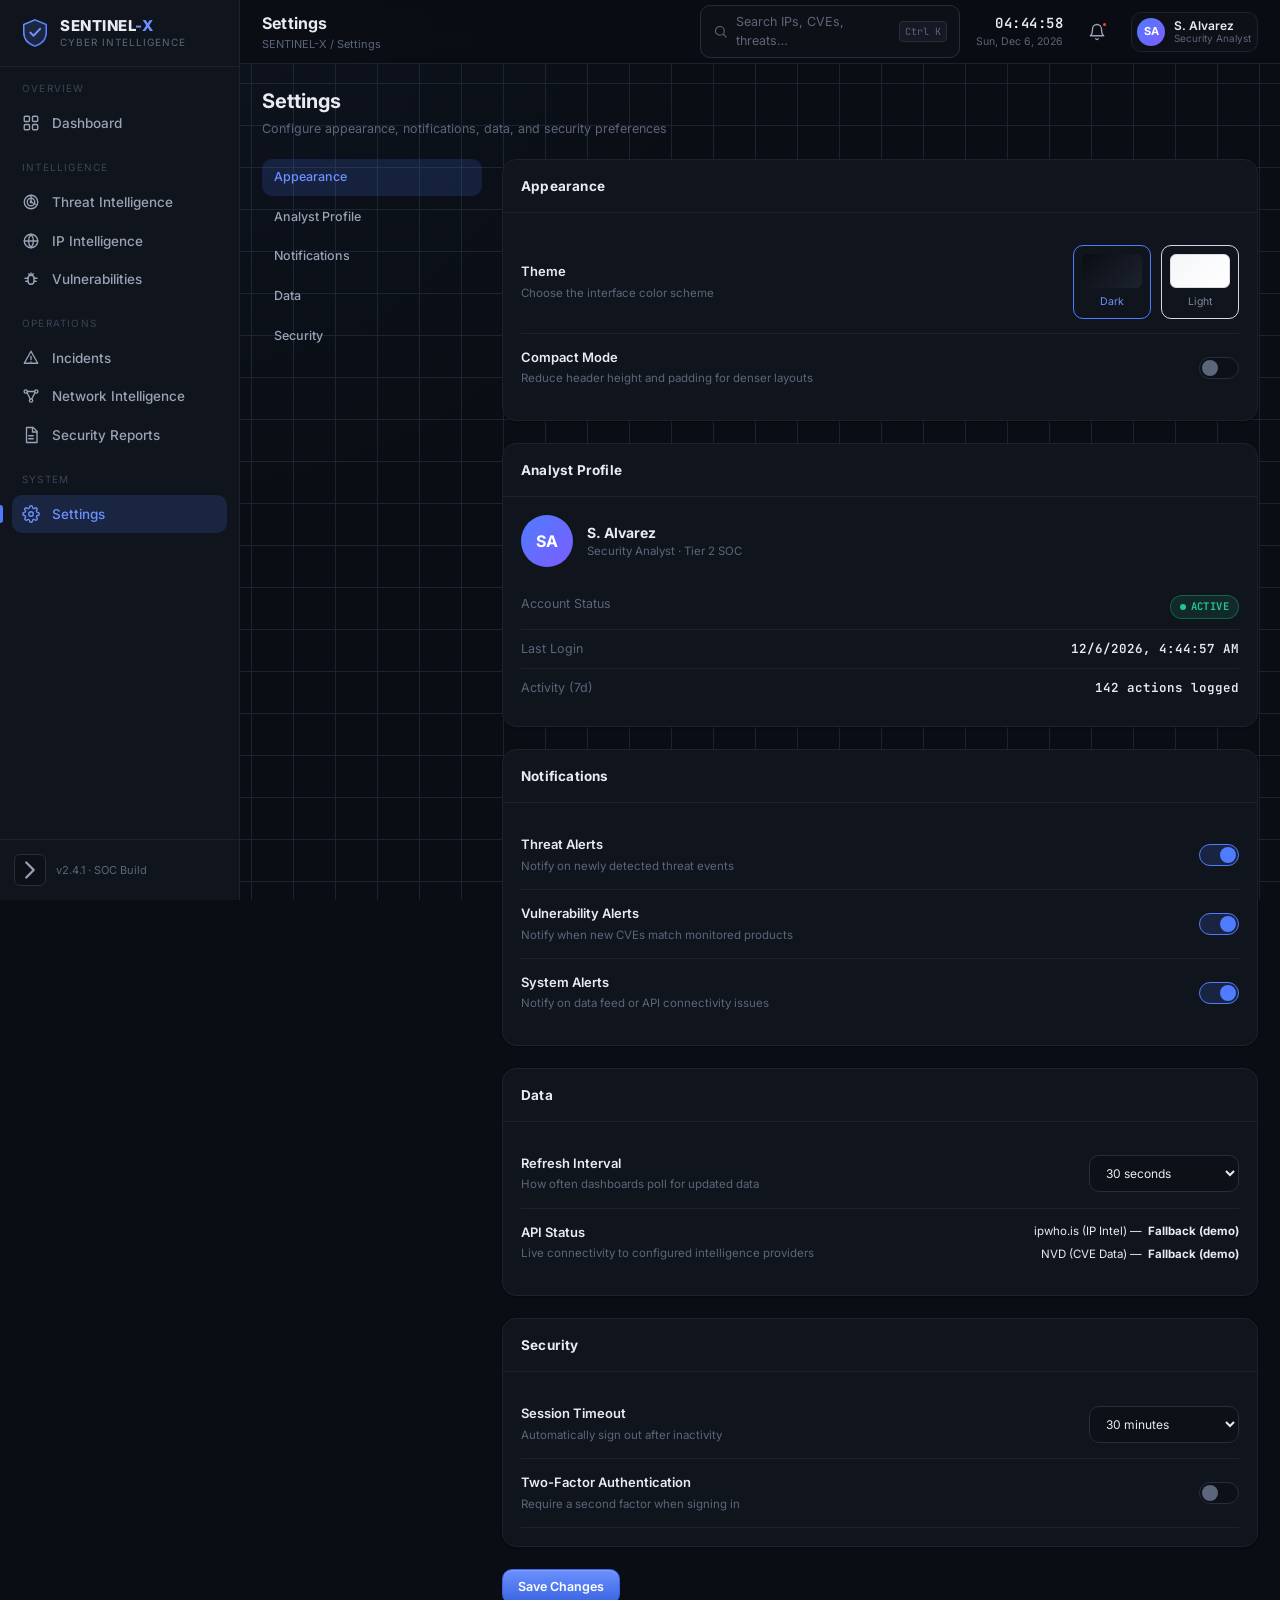
==== settings.html @ f18c2c40 "Initial commit" ====
<!DOCTYPE html>
<html lang="en">
<head>
<meta charset="UTF-8">
<meta name="viewport" content="width=device-width, initial-scale=1.0">
<title>Settings — SENTINEL-X</title>
<link rel="icon" href="data:image/svg+xml,<svg xmlns=%22http://www.w3.org/2000/svg%22 viewBox=%220 0 32 32%22><path d=%22M16 2L28 7v8c0 8-5 13-12 15C9 28 4 23 4 15V7L16 2z%22 fill=%22%234f7cff%22/></svg>">
<link rel="stylesheet" href="css/style.css">
<link rel="stylesheet" href="css/dashboard.css">
<link rel="stylesheet" href="css/components.css">
<link rel="stylesheet" href="css/responsive.css">
</head>
<body>
<div id="app-root"></div>

<div id="page-slot" style="display:none">
  <div class="page-head">
    <div><h2>Settings</h2><p>Configure appearance, notifications, data, and security preferences</p></div>
  </div>

  <div class="settings-grid">
    <nav class="settings-nav">
      <a href="#sec-appearance" class="active">Appearance</a>
      <a href="#sec-profile">Analyst Profile</a>
      <a href="#sec-notifications">Notifications</a>
      <a href="#sec-data">Data</a>
      <a href="#sec-security">Security</a>
    </nav>

    <div>
      <div class="panel settings-section" id="sec-appearance">
        <div class="panel-head"><h3>Appearance</h3></div>
        <div class="panel-body">
          <div class="settings-row">
            <div><div class="sr-label">Theme</div><div class="sr-desc">Choose the interface color scheme</div></div>
            <div class="theme-pick">
              <div class="theme-opt" data-theme="dark"><div class="swatch dark"></div>Dark</div>
              <div class="theme-opt" data-theme="light"><div class="swatch light"></div>Light</div>
            </div>
          </div>
          <div class="settings-row">
            <div><div class="sr-label">Compact Mode</div><div class="sr-desc">Reduce header height and padding for denser layouts</div></div>
            <label class="switch"><input type="checkbox" id="set-compact"><span class="track"></span></label>
          </div>
        </div>
      </div>

      <div class="panel settings-section" id="sec-profile">
        <div class="panel-head"><h3>Analyst Profile</h3></div>
        <div class="panel-body">
          <div class="flex items-center gap-14" style="margin-bottom:18px;">
            <div class="avatar" style="width:52px;height:52px;font-size:16px;">SA</div>
            <div>
              <div style="font-weight:700;font-size:14px;">S. Alvarez</div>
              <div class="text-tertiary" style="font-size:11.5px;">Security Analyst · Tier 2 SOC</div>
            </div>
          </div>
          <div class="info-list">
            <div class="info-row"><span class="ir-k">Account Status</span><span class="ir-v"><span class="badge badge-ok">Active</span></span></div>
            <div class="info-row"><span class="ir-k">Last Login</span><span class="ir-v" id="prof-last-login">—</span></div>
            <div class="info-row"><span class="ir-k">Activity (7d)</span><span class="ir-v">142 actions logged</span></div>
          </div>
        </div>
      </div>

      <div class="panel settings-section" id="sec-notifications">
        <div class="panel-head"><h3>Notifications</h3></div>
        <div class="panel-body">
          <div class="settings-row"><div><div class="sr-label">Threat Alerts</div><div class="sr-desc">Notify on newly detected threat events</div></div><label class="switch"><input type="checkbox" id="set-alert-threat" checked><span class="track"></span></label></div>
          <div class="settings-row"><div><div class="sr-label">Vulnerability Alerts</div><div class="sr-desc">Notify when new CVEs match monitored products</div></div><label class="switch"><input type="checkbox" id="set-alert-vuln" checked><span class="track"></span></label></div>
          <div class="settings-row"><div><div class="sr-label">System Alerts</div><div class="sr-desc">Notify on data feed or API connectivity issues</div></div><label class="switch"><input type="checkbox" id="set-alert-system" checked><span class="track"></span></label></div>
        </div>
      </div>

      <div class="panel settings-section" id="sec-data">
        <div class="panel-head"><h3>Data</h3></div>
        <div class="panel-body">
          <div class="settings-row">
            <div><div class="sr-label">Refresh Interval</div><div class="sr-desc">How often dashboards poll for updated data</div></div>
            <select class="input filter-select" id="set-refresh" style="width:150px;">
              <option value="15">15 seconds</option><option value="30">30 seconds</option>
              <option value="60">1 minute</option><option value="300">5 minutes</option>
            </select>
          </div>
          <div class="settings-row">
            <div><div class="sr-label">API Status</div><div class="sr-desc">Live connectivity to configured intelligence providers</div></div>
            <div id="api-status-list" class="flex-col gap-6" style="align-items:flex-end;"></div>
          </div>
        </div>
      </div>

      <div class="panel settings-section" id="sec-security">
        <div class="panel-head"><h3>Security</h3></div>
        <div class="panel-body">
          <div class="settings-row">
            <div><div class="sr-label">Session Timeout</div><div class="sr-desc">Automatically sign out after inactivity</div></div>
            <select class="input filter-select" id="set-session" style="width:150px;">
              <option value="15">15 minutes</option><option value="30">30 minutes</option><option value="60">1 hour</option><option value="0">Never</option>
            </select>
          </div>
          <div class="settings-row">
            <div><div class="sr-label">Two-Factor Authentication</div><div class="sr-desc">Require a second factor when signing in</div></div>
            <label class="switch"><input type="checkbox" id="set-2fa"><span class="track"></span></label>
          </div>
          <div id="twofa-panel" style="display:none;margin-top:6px;">
            <div class="twofa-box">
              <div class="qr-fake"></div>
              <div>
                <div style="font-weight:600;font-size:12.5px;margin-bottom:4px;">Scan with an authenticator app</div>
                <div class="text-tertiary" style="font-size:11.5px;">This is a demonstration UI — no real secret is generated.</div>
              </div>
            </div>
          </div>
        </div>
      </div>

      <button class="btn btn-primary" id="settings-save">Save Changes</button>
    </div>
  </div>
</div>

<script src="js/utils.js"></script>
<script src="js/api.js"></script>
<script src="js/app.js"></script>
<script src="js/settings.js"></script>
<script>
  SXApp.mount({ title: 'Settings', crumbs: 'SENTINEL-X / Settings' });
  SXSettings.init();
</script>
</body>
</html>
---- css/style.css ----
/* ==========================================================================
   SENTINEL-X — Core Design System
   ========================================================================== */

@import url('https://fonts.googleapis.com/css2?family=Inter:wght@400;500;600;700;800&family=JetBrains+Mono:wght@400;500;600;700&display=swap');

:root {
  /* ---- Surfaces ---- */
  --bg-void:        #05070a;
  --bg-base:        #0a0d13;
  --bg-panel:       #10141c;
  --bg-panel-raised:#141924;
  --bg-inset:       #0d1017;
  --bg-hover:       #171d29;

  /* ---- Borders ---- */
  --border-subtle:  #1c222f;
  --border-default: #262e3d;
  --border-strong:  #364154;

  /* ---- Text ---- */
  --text-primary:   #e8ebf1;
  --text-secondary: #9aa3b5;
  --text-tertiary:  #5c667a;
  --text-disabled:  #3c4455;

  /* ---- Brand ---- */
  --brand-500:      #4f7cff;
  --brand-400:      #6b91ff;
  --brand-600:      #3a63e0;
  --brand-glow:     rgba(79, 124, 255, 0.16);

  /* ---- Status ---- */
  --sev-critical:     #f0453a;
  --sev-critical-bg:  rgba(240, 69, 58, 0.12);
  --sev-critical-bd:  rgba(240, 69, 58, 0.35);

  --sev-high:         #ff8a3d;
  --sev-high-bg:      rgba(255, 138, 61, 0.12);
  --sev-high-bd:      rgba(255, 138, 61, 0.35);

  --sev-medium:       #f0b429;
  --sev-medium-bg:    rgba(240, 180, 41, 0.12);
  --sev-medium-bd:    rgba(240, 180, 41, 0.35);

  --sev-low:          #38bdf8;
  --sev-low-bg:       rgba(56, 189, 248, 0.12);
  --sev-low-bd:       rgba(56, 189, 248, 0.35);

  --status-ok:        #22c58e;
  --status-ok-bg:     rgba(34, 197, 142, 0.12);
  --status-ok-bd:     rgba(34, 197, 142, 0.35);

  --status-info:      #38bdf8;
  --status-info-bg:   rgba(56, 189, 248, 0.12);

  /* ---- Type ---- */
  --font-ui:   'Inter', -apple-system, BlinkMacSystemFont, 'Segoe UI', sans-serif;
  --font-mono: 'JetBrains Mono', 'SF Mono', Consolas, monospace;

  /* ---- Radius ---- */
  --r-sm: 6px;
  --r-md: 10px;
  --r-lg: 14px;
  --r-xl: 20px;

  /* ---- Shadow ---- */
  --shadow-sm: 0 1px 2px rgba(0,0,0,0.4);
  --shadow-md: 0 4px 16px rgba(0,0,0,0.35);
  --shadow-lg: 0 12px 40px rgba(0,0,0,0.45);
  --shadow-glow: 0 0 0 1px rgba(79,124,255,0.15), 0 8px 30px rgba(79,124,255,0.08);

  /* ---- Layout ---- */
  --sidebar-w: 240px;
  --sidebar-w-collapsed: 72px;
  --header-h: 64px;

  /* ---- Motion ---- */
  --ease: cubic-bezier(0.4, 0, 0.2, 1);
  --t-fast: 120ms;
  --t-med: 220ms;
  --t-slow: 400ms;
}

[data-theme="light"] {
  --bg-void:        #eef0f4;
  --bg-base:        #f5f6f9;
  --bg-panel:       #ffffff;
  --bg-panel-raised:#ffffff;
  --bg-inset:       #f0f1f5;
  --bg-hover:       #eceef3;

  --border-subtle:  #e3e6ed;
  --border-default: #d7dae3;
  --border-strong:  #c1c6d3;

  --text-primary:   #10141c;
  --text-secondary: #4b5569;
  --text-tertiary:  #7c869b;
  --text-disabled:  #b4bac6;

  --shadow-sm: 0 1px 2px rgba(20,25,40,0.06);
  --shadow-md: 0 4px 16px rgba(20,25,40,0.08);
  --shadow-lg: 0 12px 40px rgba(20,25,40,0.10);
}

[data-compact="true"] {
  --header-h: 56px;
}

* { box-sizing: border-box; margin: 0; padding: 0; }

html {
  color-scheme: dark;
  scroll-behavior: smooth;
}
[data-theme="light"] html { color-scheme: light; }

body {
  font-family: var(--font-ui);
  background: var(--bg-base);
  color: var(--text-primary);
  font-size: 14px;
  line-height: 1.5;
  -webkit-font-smoothing: antialiased;
  min-height: 100vh;
  background-image:
    radial-gradient(circle at 15% 0%, rgba(79,124,255,0.05), transparent 40%),
    linear-gradient(var(--border-subtle) 1px, transparent 1px),
    linear-gradient(90deg, var(--border-subtle) 1px, transparent 1px);
  background-size: auto, 42px 42px, 42px 42px;
  background-position: 0 0, -1px -1px, -1px -1px;
  background-attachment: fixed;
}
[data-theme="light"] body { background-image: radial-gradient(circle at 15% 0%, rgba(79,124,255,0.06), transparent 40%); }

a { color: inherit; text-decoration: none; }
ul { list-style: none; }
button { font-family: inherit; cursor: pointer; }
input, select, textarea { font-family: inherit; }
img { max-width: 100%; display: block; }

::selection { background: var(--brand-500); color: #fff; }

/* Scrollbars */
::-webkit-scrollbar { width: 8px; height: 8px; }
::-webkit-scrollbar-track { background: transparent; }
::-webkit-scrollbar-thumb { background: var(--border-strong); border-radius: 8px; }
::-webkit-scrollbar-thumb:hover { background: var(--text-tertiary); }

/* Focus states */
:focus-visible {
  outline: 2px solid var(--brand-500);
  outline-offset: 2px;
  border-radius: 4px;
}

.mono { font-family: var(--font-mono); font-variant-numeric: tabular-nums; }

/* ---- Reduced motion ---- */
@media (prefers-reduced-motion: reduce) {
  *, *::before, *::after {
    animation-duration: 0.001ms !important;
    animation-iteration-count: 1 !important;
    transition-duration: 0.001ms !important;
    scroll-behavior: auto !important;
  }
}

/* ==========================================================================
   App Shell
   ========================================================================== */

.app-shell {
  display: grid;
  grid-template-columns: var(--sidebar-w) 1fr;
  min-height: 100vh;
  transition: grid-template-columns var(--t-med) var(--ease);
}
.app-shell.sidebar-collapsed { grid-template-columns: var(--sidebar-w-collapsed) 1fr; }

.content-col { display: flex; flex-direction: column; min-width: 0; }

/* ---- Sidebar ---- */
.sidebar {
  position: sticky;
  top: 0;
  height: 100vh;
  background: var(--bg-panel);
  border-right: 1px solid var(--border-subtle);
  display: flex;
  flex-direction: column;
  z-index: 40;
  overflow: hidden;
}

.sidebar-brand {
  display: flex;
  align-items: center;
  gap: 10px;
  padding: 18px 20px;
  border-bottom: 1px solid var(--border-subtle);
  min-height: var(--header-h);
  white-space: nowrap;
}

.brand-mark { flex: 0 0 auto; width: 30px; height: 30px; }

.brand-text { display: flex; flex-direction: column; line-height: 1.1; overflow: hidden; }
.brand-text .name { font-weight: 800; font-size: 15px; letter-spacing: 0.5px; }
.brand-text .name span { color: var(--brand-400); }
.brand-text .tag { font-size: 10px; color: var(--text-tertiary); text-transform: uppercase; letter-spacing: 1px; margin-top: 2px; }

.sidebar-collapsed .brand-text, .sidebar-collapsed .nav-label, .sidebar-collapsed .nav-group-title, .sidebar-collapsed .sidebar-foot-text {
  display: none;
}

.sidebar-nav { flex: 1; overflow-y: auto; padding: 14px 12px; }
.nav-group { margin-bottom: 18px; }
.nav-group-title {
  font-size: 10px; text-transform: uppercase; letter-spacing: 1.2px;
  color: var(--text-disabled); padding: 0 10px 8px;
}
.nav-item {
  display: flex; align-items: center; gap: 12px;
  padding: 9px 10px; border-radius: var(--r-md);
  color: var(--text-secondary); font-size: 13.5px; font-weight: 500;
  transition: background var(--t-fast) var(--ease), color var(--t-fast) var(--ease);
  position: relative; white-space: nowrap;
}
.nav-item svg { flex: 0 0 auto; width: 18px; height: 18px; }
.nav-item:hover { background: var(--bg-hover); color: var(--text-primary); }
.nav-item.active { background: var(--brand-glow); color: var(--brand-400); }
.nav-item.active::before {
  content: ''; position: absolute; left: -12px; top: 50%; transform: translateY(-50%);
  width: 3px; height: 18px; background: var(--brand-500); border-radius: 0 3px 3px 0;
}
.nav-item .nav-badge {
  margin-left: auto; font-size: 10px; font-weight: 700; padding: 1px 6px;
  border-radius: 20px; background: var(--sev-critical-bg); color: var(--sev-critical);
}

.sidebar-foot {
  padding: 14px; border-top: 1px solid var(--border-subtle);
  display: flex; align-items: center; gap: 10px;
}
.sidebar-toggle {
  width: 32px; height: 32px; border-radius: var(--r-sm);
  background: var(--bg-inset); border: 1px solid var(--border-default);
  color: var(--text-secondary); display: flex; align-items: center; justify-content: center;
  transition: all var(--t-fast) var(--ease); flex: 0 0 auto;
}
.sidebar-toggle:hover { color: var(--text-primary); background: var(--bg-hover); }
.sidebar-foot-text { font-size: 11px; color: var(--text-tertiary); }

/* ---- Header ---- */
.topbar {
  position: sticky; top: 0; z-index: 30;
  height: var(--header-h);
  background: rgba(10,13,19,0.85);
  backdrop-filter: blur(10px);
  border-bottom: 1px solid var(--border-subtle);
  display: flex; align-items: center;
  padding: 0 22px; gap: 16px;
}
[data-theme="light"] .topbar { background: rgba(245,246,249,0.85); }

.topbar-title { display: flex; flex-direction: column; margin-right: auto; }
.topbar-title h1 { font-size: 16px; font-weight: 700; letter-spacing: 0.2px; }
.topbar-title .crumbs { font-size: 11px; color: var(--text-tertiary); margin-top: 1px; }

.topbar-search {
  display: flex; align-items: center; gap: 8px;
  background: var(--bg-inset); border: 1px solid var(--border-default);
  border-radius: var(--r-md); padding: 7px 12px; width: 260px;
  color: var(--text-tertiary); transition: border-color var(--t-fast);
  cursor: pointer;
}
.topbar-search:hover { border-color: var(--border-strong); }
.topbar-search svg { width: 15px; height: 15px; flex: 0 0 auto; }
.topbar-search span { font-size: 12.5px; flex: 1; }
.topbar-search kbd {
  font-family: var(--font-mono); font-size: 10px; background: var(--bg-panel-raised);
  border: 1px solid var(--border-default); border-radius: 4px; padding: 2px 5px; color: var(--text-tertiary);
}

.topbar-clock { text-align: right; }
.topbar-clock .time { font-family: var(--font-mono); font-size: 14px; font-weight: 600; letter-spacing: 0.5px; }
.topbar-clock .date { font-size: 10.5px; color: var(--text-tertiary); }

.icon-btn {
  width: 36px; height: 36px; border-radius: var(--r-md);
  display: flex; align-items: center; justify-content: center;
  background: transparent; border: 1px solid transparent; color: var(--text-secondary);
  position: relative; transition: all var(--t-fast) var(--ease);
}
.icon-btn:hover { background: var(--bg-hover); border-color: var(--border-subtle); color: var(--text-primary); }
.icon-btn svg { width: 18px; height: 18px; }
.icon-btn .dot {
  position: absolute; top: 6px; right: 6px; width: 7px; height: 7px; border-radius: 50%;
  background: var(--sev-critical); border: 2px solid var(--bg-base);
}

.topbar-profile { display: flex; align-items: center; gap: 9px; padding: 5px 6px 5px 5px; border-radius: var(--r-md); border: 1px solid var(--border-subtle); background: var(--bg-inset); }
.avatar {
  width: 28px; height: 28px; border-radius: 50%;
  background: linear-gradient(135deg, var(--brand-500), #7c5cff);
  display: flex; align-items: center; justify-content: center;
  font-size: 11px; font-weight: 700; color: #fff; flex: 0 0 auto;
}
.topbar-profile .who { display: flex; flex-direction: column; line-height: 1.15; }
.topbar-profile .who .n { font-size: 12px; font-weight: 600; }
.topbar-profile .who .r { font-size: 10px; color: var(--text-tertiary); }

/* ---- Main content ---- */
.main-content { min-width: 0; padding: 22px; max-width: 1680px; }

.page-head { display: flex; align-items: flex-end; justify-content: space-between; margin-bottom: 20px; gap: 16px; flex-wrap: wrap; }
.page-head h2 { font-size: 20px; font-weight: 700; }
.page-head p { color: var(--text-tertiary); font-size: 12.5px; margin-top: 4px; }
.page-actions { display: flex; gap: 10px; }

/* ---- Buttons ---- */
.btn {
  display: inline-flex; align-items: center; gap: 7px; justify-content: center;
  padding: 9px 15px; font-size: 12.5px; font-weight: 600;
  border-radius: var(--r-md); border: 1px solid var(--border-default);
  background: var(--bg-panel-raised); color: var(--text-primary);
  transition: all var(--t-fast) var(--ease); white-space: nowrap;
}
.btn svg { width: 14px; height: 14px; }
.btn:hover { background: var(--bg-hover); border-color: var(--border-strong); transform: translateY(-1px); }
.btn:active { transform: translateY(0); }
.btn-primary { background: linear-gradient(180deg, var(--brand-400), var(--brand-600)); border-color: var(--brand-600); color: #fff; box-shadow: 0 1px 0 rgba(255,255,255,0.15) inset; }
.btn-primary:hover { filter: brightness(1.08); }
.btn-ghost { background: transparent; border-color: transparent; }
.btn-ghost:hover { background: var(--bg-hover); }
.btn-sm { padding: 6px 10px; font-size: 11.5px; }
.btn-danger { border-color: var(--sev-critical-bd); color: var(--sev-critical); background: var(--sev-critical-bg); }
.btn:disabled { opacity: 0.5; pointer-events: none; }

/* ---- Panels / Cards ---- */
.panel {
  background: var(--bg-panel); border: 1px solid var(--border-subtle);
  border-radius: var(--r-lg); box-shadow: var(--shadow-sm);
}
.panel-head {
  display: flex; align-items: center; justify-content: space-between;
  padding: 16px 18px; border-bottom: 1px solid var(--border-subtle);
}
.panel-head h3 { font-size: 13.5px; font-weight: 700; letter-spacing: 0.2px; }
.panel-head .sub { font-size: 11px; color: var(--text-tertiary); font-weight: 400; margin-top: 2px; }
.panel-body { padding: 18px; }
.panel-body.no-pad { padding: 0; }

/* ---- Badges ---- */
.badge {
  display: inline-flex; align-items: center; gap: 5px;
  padding: 3px 9px; border-radius: 20px; font-size: 10.5px; font-weight: 700;
  text-transform: uppercase; letter-spacing: 0.4px; border: 1px solid transparent;
  white-space: nowrap;
}
.badge::before { content: ''; width: 6px; height: 6px; border-radius: 50%; background: currentColor; }
.badge-critical { background: var(--sev-critical-bg); color: var(--sev-critical); border-color: var(--sev-critical-bd); }
.badge-high { background: var(--sev-high-bg); color: var(--sev-high); border-color: var(--sev-high-bd); }
.badge-medium { background: var(--sev-medium-bg); color: var(--sev-medium); border-color: var(--sev-medium-bd); }
.badge-low { background: var(--sev-low-bg); color: var(--sev-low); border-color: var(--sev-low-bd); }
.badge-ok { background: var(--status-ok-bg); color: var(--status-ok); border-color: var(--status-ok-bd); }
.badge-neutral { background: var(--bg-inset); color: var(--text-secondary); border-color: var(--border-default); }
.badge-neutral::before { display: none; }

/* Utility */
.flex { display: flex; }
.flex-col { display: flex; flex-direction: column; }
.items-center { align-items: center; }
.justify-between { justify-content: space-between; }
.gap-6 { gap: 6px; } .gap-8 { gap: 8px; } .gap-10 { gap: 10px; } .gap-14 { gap: 14px; } .gap-18 { gap: 18px; }
.text-tertiary { color: var(--text-tertiary); }
.text-secondary { color: var(--text-secondary); }
.w-full { width: 100%; }

.grid { display: grid; gap: 18px; }
.grid-4 { grid-template-columns: repeat(4, 1fr); }
.grid-3 { grid-template-columns: repeat(3, 1fr); }
.grid-2 { grid-template-columns: repeat(2, 1fr); }
.grid-12 { grid-template-columns: repeat(12, 1fr); }
.col-span-8 { grid-column: span 8; }
.col-span-4 { grid-column: span 4; }
.col-span-6 { grid-column: span 6; }
.col-span-12 { grid-column: span 12; }

/* Skeleton loading */
.skel {
  background: linear-gradient(90deg, var(--bg-inset) 0%, var(--bg-hover) 50%, var(--bg-inset) 100%);
  background-size: 200% 100%;
  animation: skel-sweep 1.4s ease-in-out infinite;
  border-radius: var(--r-sm);
}
@keyframes skel-sweep { 0% { background-position: 200% 0; } 100% { background-position: -200% 0; } }

/* Empty / error state */
.state-block {
  display: flex; flex-direction: column; align-items: center; justify-content: center;
  padding: 42px 20px; text-align: center; color: var(--text-tertiary); gap: 10px;
}
.state-block svg { width: 32px; height: 32px; opacity: 0.6; }
.state-block .title { font-size: 13px; font-weight: 600; color: var(--text-secondary); }
.state-block .desc { font-size: 12px; max-width: 320px; }
.state-block.error svg { color: var(--sev-critical); }

/* Toasts */
.toast-stack { position: fixed; bottom: 20px; right: 20px; z-index: 200; display: flex; flex-direction: column; gap: 10px; }
.toast {
  min-width: 280px; max-width: 360px; background: var(--bg-panel-raised); border: 1px solid var(--border-default);
  border-left: 3px solid var(--brand-500); border-radius: var(--r-md); padding: 12px 14px; box-shadow: var(--shadow-lg);
  animation: toast-in var(--t-med) var(--ease);
  font-size: 12.5px;
}
.toast.ok { border-left-color: var(--status-ok); }
.toast.warn { border-left-color: var(--sev-medium); }
.toast.err { border-left-color: var(--sev-critical); }
.toast .t-title { font-weight: 700; margin-bottom: 2px; }
.toast .t-desc { color: var(--text-tertiary); }
@keyframes toast-in { from { opacity: 0; transform: translateX(20px); } to { opacity: 1; transform: translateX(0); } }

/* Modal */
.modal-overlay {
  position: fixed; inset: 0; background: rgba(4,6,10,0.7); backdrop-filter: blur(3px);
  display: flex; align-items: center; justify-content: center; z-index: 150; opacity: 0;
  pointer-events: none; transition: opacity var(--t-med) var(--ease);
}
.modal-overlay.open { opacity: 1; pointer-events: auto; }
.modal {
  background: var(--bg-panel-raised); border: 1px solid var(--border-default); border-radius: var(--r-lg);
  width: 560px; max-width: calc(100vw - 40px); max-height: calc(100vh - 60px); overflow: auto;
  box-shadow: var(--shadow-lg); transform: translateY(12px) scale(0.98); transition: transform var(--t-med) var(--ease);
}
.modal-overlay.open .modal { transform: translateY(0) scale(1); }
.modal-head { display: flex; align-items: center; justify-content: space-between; padding: 16px 20px; border-bottom: 1px solid var(--border-subtle); }
.modal-head h3 { font-size: 14.5px; font-weight: 700; }
.modal-body { padding: 20px; }
.modal-foot { padding: 14px 20px; border-top: 1px solid var(--border-subtle); display: flex; justify-content: flex-end; gap: 10px; }

/* Forms */
.field { display: flex; flex-direction: column; gap: 6px; margin-bottom: 14px; }
.field label { font-size: 11.5px; font-weight: 600; color: var(--text-secondary); }
.field .hint { font-size: 10.5px; color: var(--text-tertiary); }
.input, select.input {
  background: var(--bg-inset); border: 1px solid var(--border-default); border-radius: var(--r-md);
  padding: 10px 12px; color: var(--text-primary); font-size: 13px; transition: border-color var(--t-fast);
  width: 100%;
}
.input:focus { border-color: var(--brand-500); outline: none; }
.input.mono { font-family: var(--font-mono); }
.input-group { display: flex; gap: 10px; }

/* Toggle switch */
.switch { position: relative; width: 40px; height: 22px; flex: 0 0 auto; }
.switch input { opacity: 0; width: 0; height: 0; }
.switch .track {
  position: absolute; inset: 0; background: var(--bg-inset); border: 1px solid var(--border-default);
  border-radius: 20px; transition: all var(--t-fast) var(--ease); cursor: pointer;
}
.switch .track::before {
  content: ''; position: absolute; width: 16px; height: 16px; left: 2px; top: 2px;
  background: var(--text-tertiary); border-radius: 50%; transition: all var(--t-fast) var(--ease);
}
.switch input:checked + .track { background: var(--brand-glow); border-color: var(--brand-500); }
.switch input:checked + .track::before { transform: translateX(18px); background: var(--brand-500); }

/* Tables */
.table-wrap { overflow-x: auto; }
table.data-table { width: 100%; border-collapse: collapse; font-size: 12.5px; min-width: 720px; }
.data-table thead th {
  text-align: left; padding: 10px 14px; font-size: 10.5px; text-transform: uppercase;
  letter-spacing: 0.6px; color: var(--text-tertiary); border-bottom: 1px solid var(--border-subtle);
  white-space: nowrap; position: sticky; top: 0; background: var(--bg-panel);
}
.data-table tbody td { padding: 12px 14px; border-bottom: 1px solid var(--border-subtle); vertical-align: middle; }
.data-table tbody tr { transition: background var(--t-fast); }
.data-table tbody tr:hover { background: var(--bg-hover); }
.data-table tbody tr:last-child td { border-bottom: none; }

/* Pagination */
.pagination { display: flex; align-items: center; justify-content: space-between; padding: 14px 18px; border-top: 1px solid var(--border-subtle); font-size: 12px; color: var(--text-tertiary); }
.pg-btns { display: flex; gap: 6px; }
.pg-btn { width: 28px; height: 28px; border-radius: var(--r-sm); display: flex; align-items: center; justify-content: center; border: 1px solid var(--border-default); background: var(--bg-inset); color: var(--text-secondary); font-size: 11.5px; }
.pg-btn.active { background: var(--brand-glow); border-color: var(--brand-500); color: var(--brand-400); }
.pg-btn:disabled { opacity: 0.4; }

/* Command palette */
.cmdk-overlay { position: fixed; inset: 0; background: rgba(4,6,10,0.7); z-index: 250; display: none; align-items: flex-start; justify-content: center; padding-top: 12vh; backdrop-filter: blur(3px); }
.cmdk-overlay.open { display: flex; }
.cmdk { width: 560px; max-width: calc(100vw - 32px); background: var(--bg-panel-raised); border: 1px solid var(--border-default); border-radius: var(--r-lg); box-shadow: var(--shadow-lg); overflow: hidden; }
.cmdk-input-row { display: flex; align-items: center; gap: 10px; padding: 14px 16px; border-bottom: 1px solid var(--border-subtle); }
.cmdk-input-row svg { width: 16px; height: 16px; color: var(--text-tertiary); }
.cmdk-input-row input { flex: 1; background: transparent; border: none; color: var(--text-primary); font-size: 14px; outline: none; }
.cmdk-results { max-height: 360px; overflow-y: auto; padding: 8px; }
.cmdk-item { display: flex; align-items: center; gap: 10px; padding: 10px 12px; border-radius: var(--r-md); font-size: 12.5px; }
.cmdk-item:hover, .cmdk-item.sel { background: var(--bg-hover); }
.cmdk-item .k-type { margin-left: auto; font-size: 10px; color: var(--text-tertiary); text-transform: uppercase; }
.cmdk-empty { padding: 30px; text-align: center; color: var(--text-tertiary); font-size: 12.5px; }

/* Notification drawer */
.drawer-overlay { position: fixed; inset: 0; background: rgba(4,6,10,0.5); z-index: 140; opacity: 0; pointer-events: none; transition: opacity var(--t-med); }
.drawer-overlay.open { opacity: 1; pointer-events: auto; }
.drawer { position: fixed; top: 0; right: 0; height: 100vh; width: 360px; max-width: 90vw; background: var(--bg-panel-raised); border-left: 1px solid var(--border-default); z-index: 150; transform: translateX(100%); transition: transform var(--t-med) var(--ease); display: flex; flex-direction: column; }
.drawer.open { transform: translateX(0); }
.drawer-head { padding: 16px 18px; border-bottom: 1px solid var(--border-subtle); display: flex; align-items: center; justify-content: space-between; }
.drawer-list { flex: 1; overflow-y: auto; }
.notif-item { padding: 13px 18px; border-bottom: 1px solid var(--border-subtle); display: flex; gap: 10px; cursor: pointer; }
.notif-item:hover { background: var(--bg-hover); }
.notif-item.unread { background: rgba(79,124,255,0.05); }
.notif-dot { width: 7px; height: 7px; border-radius: 50%; margin-top: 5px; flex: 0 0 auto; }
.notif-item .n-title { font-size: 12.5px; font-weight: 600; }
.notif-item .n-desc { font-size: 11.5px; color: var(--text-tertiary); margin-top: 2px; }
.notif-item .n-time { font-size: 10px; color: var(--text-disabled); margin-top: 4px; }

/* Sidebar mobile backdrop */
.sidebar-backdrop { display: none; }

@keyframes pulse-ring {
  0% { box-shadow: 0 0 0 0 rgba(34,197,142,0.5); }
  70% { box-shadow: 0 0 0 8px rgba(34,197,142,0); }
  100% { box-shadow: 0 0 0 0 rgba(34,197,142,0); }
}
.pulse-dot { width: 8px; height: 8px; border-radius: 50%; background: var(--status-ok); animation: pulse-ring 2s infinite; }
---- css/dashboard.css ----
/* ==========================================================================
   SENTINEL-X — Dashboard
   ========================================================================== */

/* ---- Status banner ---- */
.status-banner {
  display: flex; align-items: center; gap: 24px; flex-wrap: wrap;
  padding: 13px 20px; border-radius: var(--r-lg);
  background: linear-gradient(90deg, rgba(34,197,142,0.08), rgba(34,197,142,0.02));
  border: 1px solid var(--status-ok-bd);
  margin-bottom: 20px;
}
.status-banner .sb-main { display: flex; align-items: center; gap: 10px; font-weight: 700; font-size: 12.5px; letter-spacing: 0.3px; }
.status-banner .sb-main .pulse-dot { flex: 0 0 auto; }
.sb-items { display: flex; align-items: center; gap: 22px; margin-left: auto; flex-wrap: wrap; }
.sb-item { display: flex; align-items: center; gap: 7px; font-size: 11.5px; color: var(--text-secondary); }
.sb-item .sb-ind { width: 6px; height: 6px; border-radius: 50%; background: var(--status-ok); }
.sb-item b { color: var(--text-primary); font-weight: 600; }

/* ---- KPI cards ---- */
.kpi-grid { display: grid; grid-template-columns: repeat(5, 1fr); gap: 14px; margin-bottom: 20px; }
.kpi-card {
  background: var(--bg-panel); border: 1px solid var(--border-subtle); border-radius: var(--r-lg);
  padding: 16px 18px; position: relative; overflow: hidden;
  transition: transform var(--t-fast) var(--ease), border-color var(--t-fast) var(--ease);
}
.kpi-card:hover { transform: translateY(-2px); border-color: var(--border-strong); }
.kpi-card .kpi-top { display: flex; align-items: flex-start; justify-content: space-between; margin-bottom: 14px; }
.kpi-icon {
  width: 34px; height: 34px; border-radius: var(--r-md);
  display: flex; align-items: center; justify-content: center;
}
.kpi-icon svg { width: 17px; height: 17px; }
.kpi-icon.c-critical { background: var(--sev-critical-bg); color: var(--sev-critical); }
.kpi-icon.c-high { background: var(--sev-high-bg); color: var(--sev-high); }
.kpi-icon.c-info { background: var(--status-info-bg); color: var(--status-info); }
.kpi-icon.c-ok { background: var(--status-ok-bg); color: var(--status-ok); }
.kpi-icon.c-brand { background: var(--brand-glow); color: var(--brand-400); }
.kpi-trend { font-size: 11px; font-weight: 700; display: flex; align-items: center; gap: 3px; padding: 3px 7px; border-radius: 20px; }
.kpi-trend.up { color: var(--sev-critical); background: var(--sev-critical-bg); }
.kpi-trend.down { color: var(--status-ok); background: var(--status-ok-bg); }
.kpi-trend.flat { color: var(--text-tertiary); background: var(--bg-inset); }
.kpi-value { font-size: 28px; font-weight: 800; font-family: var(--font-mono); letter-spacing: -0.5px; }
.kpi-label { font-size: 12px; color: var(--text-secondary); margin-top: 4px; font-weight: 500; }
.kpi-sub { font-size: 10.5px; color: var(--text-tertiary); margin-top: 8px; }

/* ---- Dashboard grid ---- */
.dash-grid { display: grid; grid-template-columns: 2fr 1fr; gap: 18px; align-items: start; }

/* ---- World map ---- */
.map-panel .panel-body { padding: 0; }
#threat-map {
  width: 100%; height: 460px; background: var(--bg-inset); position: relative;
  border-radius: 0 0 var(--r-lg) var(--r-lg); overflow: hidden;
}
.map-legend {
  position: absolute; bottom: 12px; left: 12px; z-index: 10;
  background: rgba(16,20,28,0.9); backdrop-filter: blur(6px); border: 1px solid var(--border-default);
  border-radius: var(--r-md); padding: 10px 12px; display: flex; gap: 14px; font-size: 10.5px;
}
.map-legend .lg-item { display: flex; align-items: center; gap: 6px; color: var(--text-secondary); }
.map-legend .lg-dot { width: 8px; height: 8px; border-radius: 50%; }
.map-loading-overlay {
  position: absolute; inset: 0; display: flex; align-items: center; justify-content: center;
  background: var(--bg-inset); z-index: 5; flex-direction: column; gap: 10px; color: var(--text-tertiary); font-size: 12px;
}

/* Leaflet popup theming */
.leaflet-popup-content-wrapper { background: var(--bg-panel-raised); color: var(--text-primary); border-radius: var(--r-md); border: 1px solid var(--border-default); }
.leaflet-popup-tip { background: var(--bg-panel-raised); }
.leaflet-popup-content { margin: 12px 14px; font-family: var(--font-ui); font-size: 12px; }
.leaflet-container a.leaflet-popup-close-button { color: var(--text-tertiary); }
.map-popup .mp-title { font-weight: 700; margin-bottom: 4px; font-size: 12.5px; }
.map-popup .mp-row { display: flex; justify-content: space-between; gap: 12px; padding: 2px 0; color: var(--text-secondary); }
.map-popup .mp-row b { color: var(--text-primary); font-family: var(--font-mono); }

/* ---- Activity feed ---- */
.activity-panel .panel-body { padding: 6px 0; max-height: 460px; overflow-y: auto; }
.activity-item { display: flex; gap: 12px; padding: 11px 18px; border-bottom: 1px solid var(--border-subtle); animation: fade-in var(--t-med) var(--ease); }
.activity-item:last-child { border-bottom: none; }
.act-ind { width: 8px; height: 8px; border-radius: 50%; margin-top: 5px; flex: 0 0 auto; }
.act-ind.critical { background: var(--sev-critical); box-shadow: 0 0 0 3px var(--sev-critical-bg); }
.act-ind.high { background: var(--sev-high); box-shadow: 0 0 0 3px var(--sev-high-bg); }
.act-ind.medium { background: var(--sev-medium); box-shadow: 0 0 0 3px var(--sev-medium-bg); }
.act-ind.info { background: var(--status-info); box-shadow: 0 0 0 3px var(--status-info-bg); }
.act-body { flex: 1; min-width: 0; }
.act-top { display: flex; align-items: center; justify-content: space-between; gap: 8px; }
.act-type { font-size: 11.5px; font-weight: 700; letter-spacing: 0.3px; }
.act-time { font-size: 10px; color: var(--text-disabled); font-family: var(--font-mono); flex: 0 0 auto; }
.act-desc { font-size: 11.5px; color: var(--text-secondary); margin-top: 2px; }
.act-meta { font-size: 10px; color: var(--text-tertiary); margin-top: 4px; }
@keyframes fade-in { from { opacity: 0; transform: translateY(-4px); } to { opacity: 1; transform: translateY(0); } }

/* ---- Bottom row: analytics + feeds ---- */
.dash-bottom { display: grid; grid-template-columns: 1.3fr 1fr; gap: 18px; margin-top: 18px; }
.chart-wrap { padding: 6px 12px 12px; height: 240px; }
.mini-list { padding: 4px 0; }
.mini-row { display: flex; align-items: center; justify-content: space-between; padding: 9px 18px; border-bottom: 1px solid var(--border-subtle); font-size: 12px; }
.mini-row:last-child { border-bottom: none; }
.mini-row .mr-name { display: flex; align-items: center; gap: 9px; color: var(--text-primary); font-weight: 500; }
.mini-row .mr-name .flag { width: 18px; height: 13px; border-radius: 2px; background: var(--bg-inset); flex: 0 0 auto; }
.mini-row .mr-val { font-family: var(--font-mono); color: var(--text-secondary); font-weight: 600; }
.mini-bar-bg { width: 60px; height: 5px; border-radius: 3px; background: var(--bg-inset); overflow: hidden; margin-left: 10px; }
.mini-bar-fill { height: 100%; border-radius: 3px; background: var(--brand-500); }

.feed-source-row { display: flex; align-items: center; gap: 10px; padding: 10px 18px; border-bottom: 1px solid var(--border-subtle); font-size: 12px; }
.feed-source-row:last-child { border-bottom: none; }
.feed-source-row .fsr-dot { width: 8px; height: 8px; border-radius: 50%; flex: 0 0 auto; }
.feed-source-row .fsr-name { font-weight: 600; flex: 1; }
.feed-source-row .fsr-meta { color: var(--text-tertiary); font-size: 10.5px; font-family: var(--font-mono); }
---- css/components.css ----
/* ==========================================================================
   SENTINEL-X — Shared Page Components
   ========================================================================== */

/* ---- Filter bar ---- */
.filter-bar {
  display: flex; align-items: center; gap: 10px; flex-wrap: wrap;
  padding: 14px 18px; border-bottom: 1px solid var(--border-subtle);
}
.filter-bar .input-search { position: relative; flex: 1; min-width: 200px; }
.filter-bar .input-search svg { position: absolute; left: 12px; top: 50%; transform: translateY(-50%); width: 14px; height: 14px; color: var(--text-tertiary); }
.filter-bar .input-search input { padding-left: 34px; }
.filter-chip {
  display: flex; align-items: center; gap: 6px; padding: 8px 12px; border-radius: var(--r-md);
  background: var(--bg-inset); border: 1px solid var(--border-default); font-size: 12px; color: var(--text-secondary);
}
select.filter-select {
  background: var(--bg-inset); border: 1px solid var(--border-default); border-radius: var(--r-md);
  padding: 9px 12px; color: var(--text-primary); font-size: 12px; min-width: 130px;
}

/* ---- Threat / CVE result cards ---- */
.result-list { display: flex; flex-direction: column; }
.result-row {
  display: grid; grid-template-columns: 1fr auto auto auto auto; gap: 16px; align-items: center;
  padding: 14px 18px; border-bottom: 1px solid var(--border-subtle); transition: background var(--t-fast);
}
.result-row:hover { background: var(--bg-hover); }
.result-row:last-child { border-bottom: none; }
.result-main .r-name { font-weight: 700; font-size: 13px; margin-bottom: 3px; }
.result-main .r-desc { font-size: 11.5px; color: var(--text-tertiary); max-width: 520px; }
.result-main .r-tags { display: flex; gap: 6px; margin-top: 7px; }
.tag-chip { font-size: 10px; padding: 2px 7px; border-radius: 5px; background: var(--bg-inset); border: 1px solid var(--border-default); color: var(--text-tertiary); font-family: var(--font-mono); }
.r-col { text-align: left; font-size: 12px; color: var(--text-secondary); white-space: nowrap; }
.r-col .r-label { font-size: 9.5px; text-transform: uppercase; color: var(--text-disabled); letter-spacing: 0.5px; display: block; margin-bottom: 3px; }

/* ---- CVE score ring ---- */
.cvss-ring { width: 44px; height: 44px; border-radius: 50%; display: flex; align-items: center; justify-content: center; font-family: var(--font-mono); font-weight: 700; font-size: 12px; flex: 0 0 auto; border: 2.5px solid; }
.cvss-ring.critical { border-color: var(--sev-critical); color: var(--sev-critical); }
.cvss-ring.high { border-color: var(--sev-high); color: var(--sev-high); }
.cvss-ring.medium { border-color: var(--sev-medium); color: var(--sev-medium); }
.cvss-ring.low { border-color: var(--sev-low); color: var(--sev-low); }

/* ---- IP Intelligence ---- */
.ip-hero { padding: 24px; text-align: center; }
.ip-hero h2 { font-size: 18px; font-weight: 700; margin-bottom: 4px; }
.ip-hero p { color: var(--text-tertiary); font-size: 12.5px; margin-bottom: 18px; }
.ip-search-row { display: flex; gap: 10px; max-width: 560px; margin: 0 auto; }
.ip-search-row input { text-align: center; letter-spacing: 0.5px; }
.ip-quick { display: flex; gap: 8px; justify-content: center; margin-top: 12px; flex-wrap: wrap; }
.ip-quick button { font-size: 11px; color: var(--text-tertiary); background: none; border: 1px dashed var(--border-default); border-radius: 20px; padding: 4px 10px; }
.ip-quick button:hover { color: var(--brand-400); border-color: var(--brand-500); }

.ip-result-grid { display: grid; grid-template-columns: 1fr 1fr; gap: 18px; margin-top: 18px; }
.info-list { display: flex; flex-direction: column; }
.info-row { display: flex; justify-content: space-between; padding: 10px 0; border-bottom: 1px solid var(--border-subtle); font-size: 12.5px; }
.info-row:last-child { border-bottom: none; }
.info-row .ir-k { color: var(--text-tertiary); }
.info-row .ir-v { font-weight: 600; font-family: var(--font-mono); text-align: right; max-width: 60%; }
#ip-map { height: 220px; border-radius: var(--r-md); overflow: hidden; margin-top: 4px; }
.sec-flags { display: flex; flex-wrap: wrap; gap: 8px; margin-top: 4px; }
.sec-flag { display: flex; align-items: center; gap: 7px; padding: 8px 12px; border-radius: var(--r-md); background: var(--bg-inset); border: 1px solid var(--border-default); font-size: 11.5px; flex: 1; min-width: 130px; }
.sec-flag .sf-dot { width: 8px; height: 8px; border-radius: 50%; }
.threat-score-bar { height: 8px; border-radius: 6px; background: var(--bg-inset); overflow: hidden; margin-top: 8px; }
.threat-score-fill { height: 100%; border-radius: 6px; }

/* ---- Network charts row ---- */
.net-stat-row { display: grid; grid-template-columns: repeat(4,1fr); gap: 14px; margin-bottom: 18px; }
.net-stat { background: var(--bg-panel); border: 1px solid var(--border-subtle); border-radius: var(--r-lg); padding: 15px 17px; }
.net-stat .ns-label { font-size: 11px; color: var(--text-tertiary); margin-bottom: 6px; }
.net-stat .ns-val { font-size: 20px; font-weight: 800; font-family: var(--font-mono); }
.net-stat .ns-bar { height: 4px; background: var(--bg-inset); border-radius: 3px; margin-top: 10px; overflow: hidden; }
.net-stat .ns-bar-fill { height: 100%; background: var(--brand-500); border-radius: 3px; }

/* ---- Reports ---- */
.report-doc { background: #fff; color: #10141c; border-radius: var(--r-lg); padding: 40px; font-family: var(--font-ui); }
.report-doc h1 { font-size: 22px; margin-bottom: 4px; }
.report-doc .rd-meta { font-size: 11.5px; color: #6b7280; margin-bottom: 24px; }
.report-doc h2 { font-size: 14px; margin: 22px 0 10px; border-bottom: 2px solid #10141c; padding-bottom: 6px; }
.report-doc table { width: 100%; border-collapse: collapse; font-size: 12px; margin-bottom: 10px; }
.report-doc th, .report-doc td { text-align: left; padding: 7px 10px; border-bottom: 1px solid #e5e7eb; }
.report-doc .rd-kpis { display: grid; grid-template-columns: repeat(4,1fr); gap: 12px; margin-bottom: 10px; }
.report-doc .rd-kpi { border: 1px solid #e5e7eb; border-radius: 8px; padding: 12px; text-align: center; }
.report-doc .rd-kpi b { display: block; font-size: 20px; }
.report-doc .rd-kpi span { font-size: 10.5px; color: #6b7280; text-transform: uppercase; }
.report-doc ul { padding-left: 18px; font-size: 12.5px; }
.report-doc ul li { margin-bottom: 6px; }

@media print {
  body * { visibility: hidden; }
  #report-output, #report-output * { visibility: visible; }
  #report-output { position: absolute; top: 0; left: 0; width: 100%; }
}

/* ---- Settings ---- */
.settings-grid { display: grid; grid-template-columns: 220px 1fr; gap: 20px; align-items: start; }
.settings-nav { display: flex; flex-direction: column; gap: 3px; position: sticky; top: 84px; }
.settings-nav a { padding: 9px 12px; border-radius: var(--r-md); font-size: 12.5px; color: var(--text-secondary); font-weight: 500; }
.settings-nav a:hover { background: var(--bg-hover); color: var(--text-primary); }
.settings-nav a.active { background: var(--brand-glow); color: var(--brand-400); }
.settings-section { margin-bottom: 22px; }
.settings-row { display: flex; align-items: center; justify-content: space-between; padding: 14px 0; border-bottom: 1px solid var(--border-subtle); gap: 20px; }
.settings-row:last-child { border-bottom: none; }
.settings-row .sr-label { font-size: 13px; font-weight: 600; }
.settings-row .sr-desc { font-size: 11.5px; color: var(--text-tertiary); margin-top: 3px; }
.theme-pick { display: flex; gap: 10px; }
.theme-opt { width: 78px; padding: 8px; border: 1.5px solid var(--border-default); border-radius: var(--r-md); cursor: pointer; text-align: center; font-size: 10.5px; color: var(--text-tertiary); }
.theme-opt.active { border-color: var(--brand-500); color: var(--brand-400); }
.theme-opt .swatch { height: 34px; border-radius: 6px; margin-bottom: 6px; }
.swatch.dark { background: linear-gradient(135deg,#0a0d13,#1c222f); }
.swatch.light { background: linear-gradient(135deg,#f5f6f9,#ffffff); border: 1px solid #ddd; }

/* ---- Incident status pills interactive ---- */
.status-select { position: relative; }
.status-pill-btn { display: inline-flex; align-items: center; gap: 6px; font-size: 11px; font-weight: 700; padding: 5px 10px 5px 9px; border-radius: 20px; border: 1px solid; cursor: pointer; }
.status-pill-btn svg { width: 11px; height: 11px; }
.status-new { color: var(--status-info); background: var(--status-info-bg); border-color: rgba(56,189,248,0.35); }
.status-investigating { color: var(--sev-medium); background: var(--sev-medium-bg); border-color: var(--sev-medium-bd); }
.status-contained { color: #a78bfa; background: rgba(167,139,250,0.12); border-color: rgba(167,139,250,0.35); }
.status-resolved { color: var(--status-ok); background: var(--status-ok-bg); border-color: var(--status-ok-bd); }
.status-menu { position: absolute; top: calc(100% + 6px); left: 0; background: var(--bg-panel-raised); border: 1px solid var(--border-default); border-radius: var(--r-md); box-shadow: var(--shadow-lg); z-index: 20; min-width: 150px; display: none; overflow: hidden; }
.status-menu.open { display: block; }
.status-menu button { display: flex; width: 100%; align-items: center; gap: 8px; padding: 9px 12px; font-size: 12px; color: var(--text-secondary); text-align: left; background: none; border: none; }
.status-menu button:hover { background: var(--bg-hover); color: var(--text-primary); }

/* Assignee avatar */
.assignee { display: flex; align-items: center; gap: 7px; }
.assignee .av-sm { width: 22px; height: 22px; border-radius: 50%; background: var(--bg-inset); border: 1px solid var(--border-default); display: flex; align-items: center; justify-content: center; font-size: 9px; font-weight: 700; color: var(--text-secondary); }

/* Two-factor setup box */
.twofa-box { display: flex; gap: 16px; align-items: center; padding: 16px; background: var(--bg-inset); border: 1px dashed var(--border-default); border-radius: var(--r-md); }
.twofa-box .qr-fake { width: 76px; height: 76px; border-radius: 8px; background: repeating-conic-gradient(var(--text-primary) 0% 25%, transparent 0% 50%) 0 0/10px 10px; flex: 0 0 auto; opacity: 0.85; }
---- css/responsive.css ----
/* ==========================================================================
   SENTINEL-X — Responsive
   ========================================================================== */

/* ---- Tablet ---- */
@media (max-width: 1200px) {
  .kpi-grid { grid-template-columns: repeat(3, 1fr); }
  .dash-grid { grid-template-columns: 1fr; }
  .dash-bottom { grid-template-columns: 1fr; }
  .ip-result-grid { grid-template-columns: 1fr; }
  .net-stat-row { grid-template-columns: repeat(2,1fr); }
  .settings-grid { grid-template-columns: 1fr; }
  .settings-nav { position: static; flex-direction: row; overflow-x: auto; padding-bottom: 6px; }
}

@media (max-width: 1024px) {
  .app-shell { grid-template-columns: var(--sidebar-w-collapsed) 1fr; }
  .sidebar .brand-text, .sidebar .nav-label, .sidebar .nav-group-title, .sidebar .sidebar-foot-text { display: none; }
  .topbar-search { width: 40px; padding: 7px; }
  .topbar-search span, .topbar-search kbd { display: none; }
}

/* ---- Mobile ---- */
@media (max-width: 780px) {
  .app-shell { grid-template-columns: 1fr; }
  .sidebar {
    position: fixed; left: 0; top: 0; width: 240px; height: 100vh; z-index: 100;
    transform: translateX(-100%); transition: transform var(--t-med) var(--ease);
  }
  .sidebar.mobile-open { transform: translateX(0); }
  .sidebar.mobile-open .brand-text, .sidebar.mobile-open .nav-label, .sidebar.mobile-open .nav-group-title, .sidebar.mobile-open .sidebar-foot-text { display: block; }
  .sidebar-backdrop { display: none; position: fixed; inset: 0; background: rgba(0,0,0,0.5); z-index: 90; }
  .sidebar-backdrop.open { display: block; }
  .mobile-menu-btn { display: flex !important; }

  .kpi-grid { grid-template-columns: repeat(2, 1fr); }
  .net-stat-row { grid-template-columns: repeat(2,1fr); }
  .ip-search-row { flex-direction: column; }
  .topbar-profile .who { display: none; }
  .topbar-clock .date { display: none; }
  .main-content { padding: 14px; }
  .page-head { flex-direction: column; align-items: flex-start; }
  .result-row { grid-template-columns: 1fr; gap: 8px; }
  .r-col { white-space: normal; }
  .status-banner { flex-direction: column; align-items: flex-start; }
  .sb-items { margin-left: 0; gap: 12px; }
  .modal { width: calc(100vw - 24px); }
}

@media (max-width: 480px) {
  .kpi-grid { grid-template-columns: 1fr 1fr; }
  .net-stat-row { grid-template-columns: 1fr 1fr; }
}

.mobile-menu-btn { display: none; }
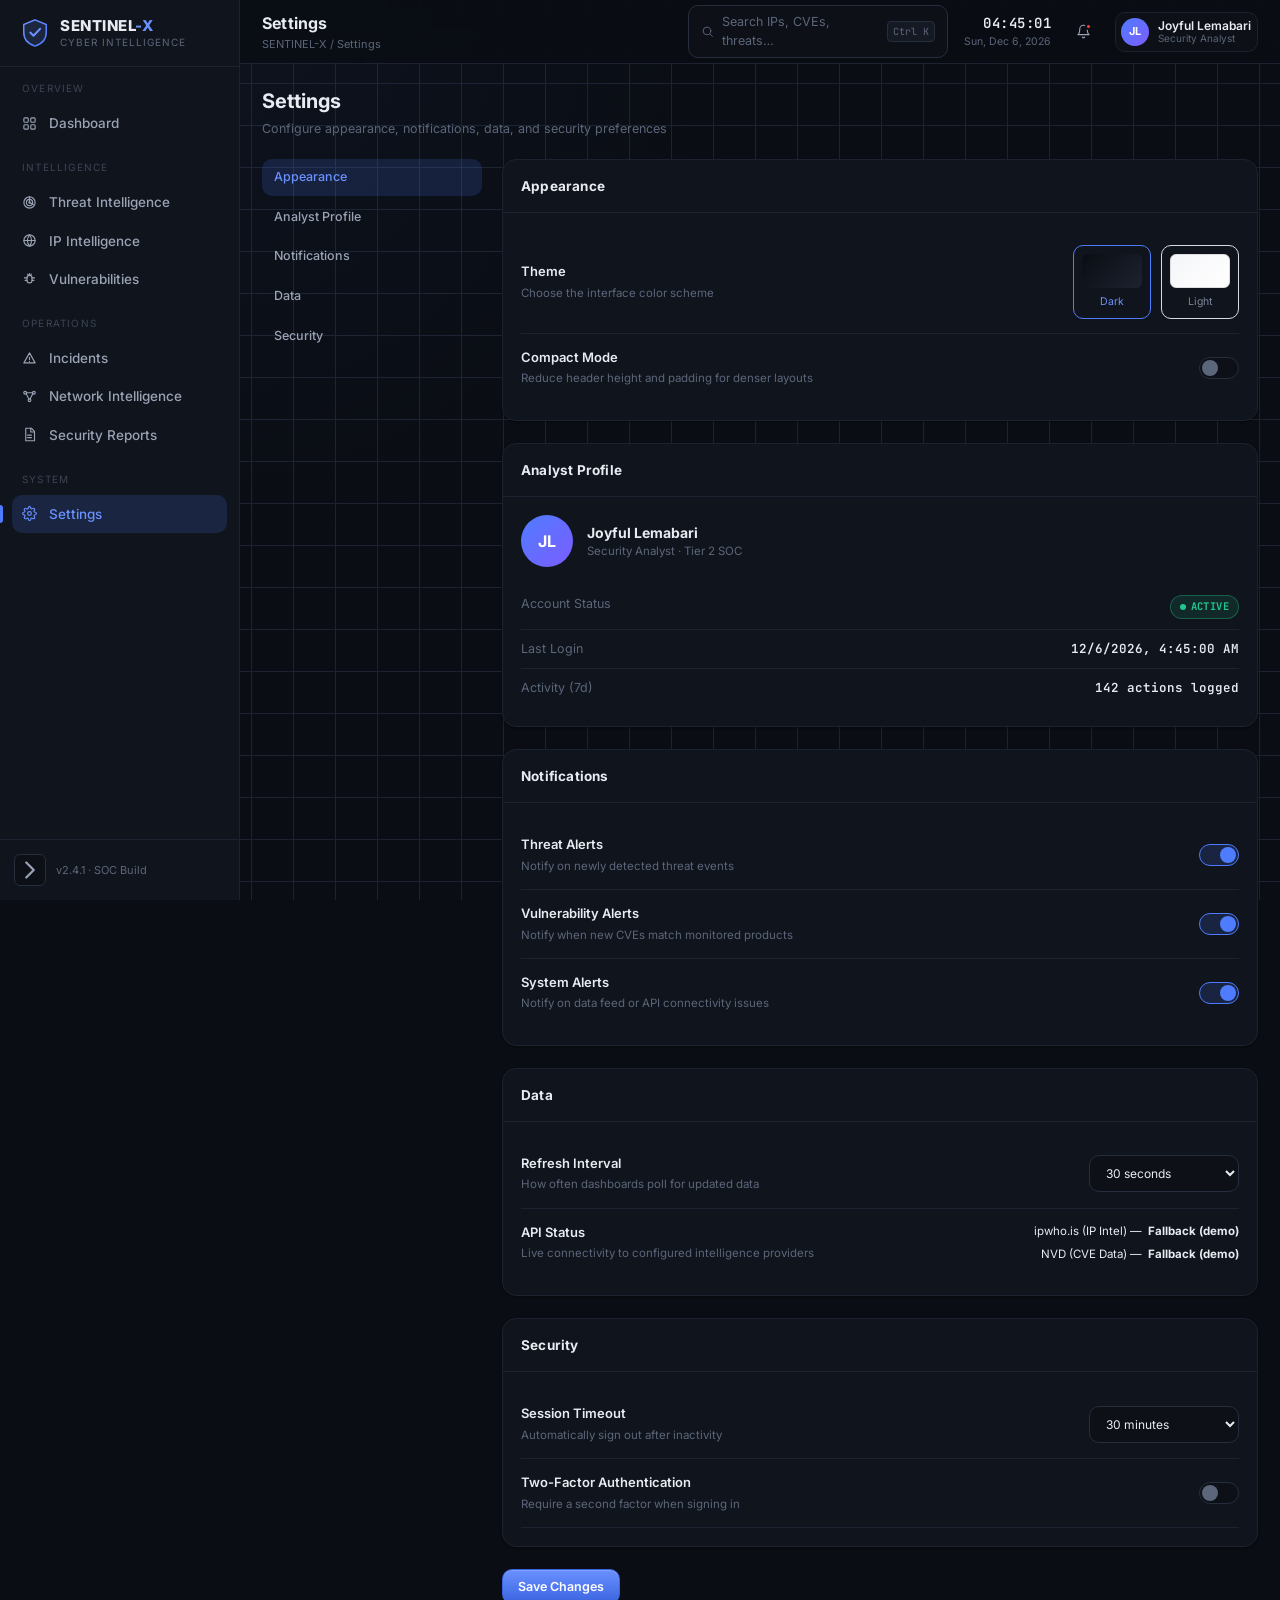
==== commit 4521de30: "fixed search feature" ====
--- a/settings.html
+++ b/settings.html
@@ -49,9 +49,9 @@
         <div class="panel-head"><h3>Analyst Profile</h3></div>
         <div class="panel-body">
           <div class="flex items-center gap-14" style="margin-bottom:18px;">
-            <div class="avatar" style="width:52px;height:52px;font-size:16px;">SA</div>
+            <div class="avatar" style="width:52px;height:52px;font-size:16px;">JL</div>
             <div>
-              <div style="font-weight:700;font-size:14px;">S. Alvarez</div>
+              <div style="font-weight:700;font-size:14px;">Joyful Lemabari</div>
               <div class="text-tertiary" style="font-size:11.5px;">Security Analyst · Tier 2 SOC</div>
             </div>
           </div>
--- a/css/style.css
+++ b/css/style.css
@@ -228,7 +228,7 @@
   transition: background var(--t-fast) var(--ease), color var(--t-fast) var(--ease);
   position: relative; white-space: nowrap;
 }
-.nav-item svg { flex: 0 0 auto; width: 18px; height: 18px; }
+.nav-item svg { flex: 0 0 auto; width: 15px; height: 15px; }
 .nav-item:hover { background: var(--bg-hover); color: var(--text-primary); }
 .nav-item.active { background: var(--brand-glow); color: var(--brand-400); }
 .nav-item.active::before {
@@ -277,7 +277,7 @@
   cursor: pointer;
 }
 .topbar-search:hover { border-color: var(--border-strong); }
-.topbar-search svg { width: 15px; height: 15px; flex: 0 0 auto; }
+.topbar-search svg { width: 13px; height: 13px; flex: 0 0 auto; }
 .topbar-search span { font-size: 12.5px; flex: 1; }
 .topbar-search kbd {
   font-family: var(--font-mono); font-size: 10px; background: var(--bg-panel-raised);
@@ -289,13 +289,13 @@
 .topbar-clock .date { font-size: 10.5px; color: var(--text-tertiary); }
 
 .icon-btn {
-  width: 36px; height: 36px; border-radius: var(--r-md);
+  width: 32px; height: 32px; border-radius: var(--r-md);
   display: flex; align-items: center; justify-content: center;
   background: transparent; border: 1px solid transparent; color: var(--text-secondary);
   position: relative; transition: all var(--t-fast) var(--ease);
 }
 .icon-btn:hover { background: var(--bg-hover); border-color: var(--border-subtle); color: var(--text-primary); }
-.icon-btn svg { width: 18px; height: 18px; }
+.icon-btn svg { width: 15px; height: 15px; }
 .icon-btn .dot {
   position: absolute; top: 6px; right: 6px; width: 7px; height: 7px; border-radius: 50%;
   background: var(--sev-critical); border: 2px solid var(--bg-base);
@@ -493,10 +493,11 @@
 .cmdk-overlay.open { display: flex; }
 .cmdk { width: 560px; max-width: calc(100vw - 32px); background: var(--bg-panel-raised); border: 1px solid var(--border-default); border-radius: var(--r-lg); box-shadow: var(--shadow-lg); overflow: hidden; }
 .cmdk-input-row { display: flex; align-items: center; gap: 10px; padding: 14px 16px; border-bottom: 1px solid var(--border-subtle); }
-.cmdk-input-row svg { width: 16px; height: 16px; color: var(--text-tertiary); }
+.cmdk-input-row svg { width: 14px; height: 14px; color: var(--text-tertiary); }
 .cmdk-input-row input { flex: 1; background: transparent; border: none; color: var(--text-primary); font-size: 14px; outline: none; }
 .cmdk-results { max-height: 360px; overflow-y: auto; padding: 8px; }
 .cmdk-item { display: flex; align-items: center; gap: 10px; padding: 10px 12px; border-radius: var(--r-md); font-size: 12.5px; }
+.cmdk-item svg { width: 13px; height: 13px; flex: 0 0 auto; }
 .cmdk-item:hover, .cmdk-item.sel { background: var(--bg-hover); }
 .cmdk-item .k-type { margin-left: auto; font-size: 10px; color: var(--text-tertiary); text-transform: uppercase; }
 .cmdk-empty { padding: 30px; text-align: center; color: var(--text-tertiary); font-size: 12.5px; }
--- a/css/dashboard.css
+++ b/css/dashboard.css
@@ -27,10 +27,10 @@
 .kpi-card:hover { transform: translateY(-2px); border-color: var(--border-strong); }
 .kpi-card .kpi-top { display: flex; align-items: flex-start; justify-content: space-between; margin-bottom: 14px; }
 .kpi-icon {
-  width: 34px; height: 34px; border-radius: var(--r-md);
+  width: 30px; height: 30px; border-radius: var(--r-md);
   display: flex; align-items: center; justify-content: center;
 }
-.kpi-icon svg { width: 17px; height: 17px; }
+.kpi-icon svg { width: 14px; height: 14px; }
 .kpi-icon.c-critical { background: var(--sev-critical-bg); color: var(--sev-critical); }
 .kpi-icon.c-high { background: var(--sev-high-bg); color: var(--sev-high); }
 .kpi-icon.c-info { background: var(--status-info-bg); color: var(--status-info); }
